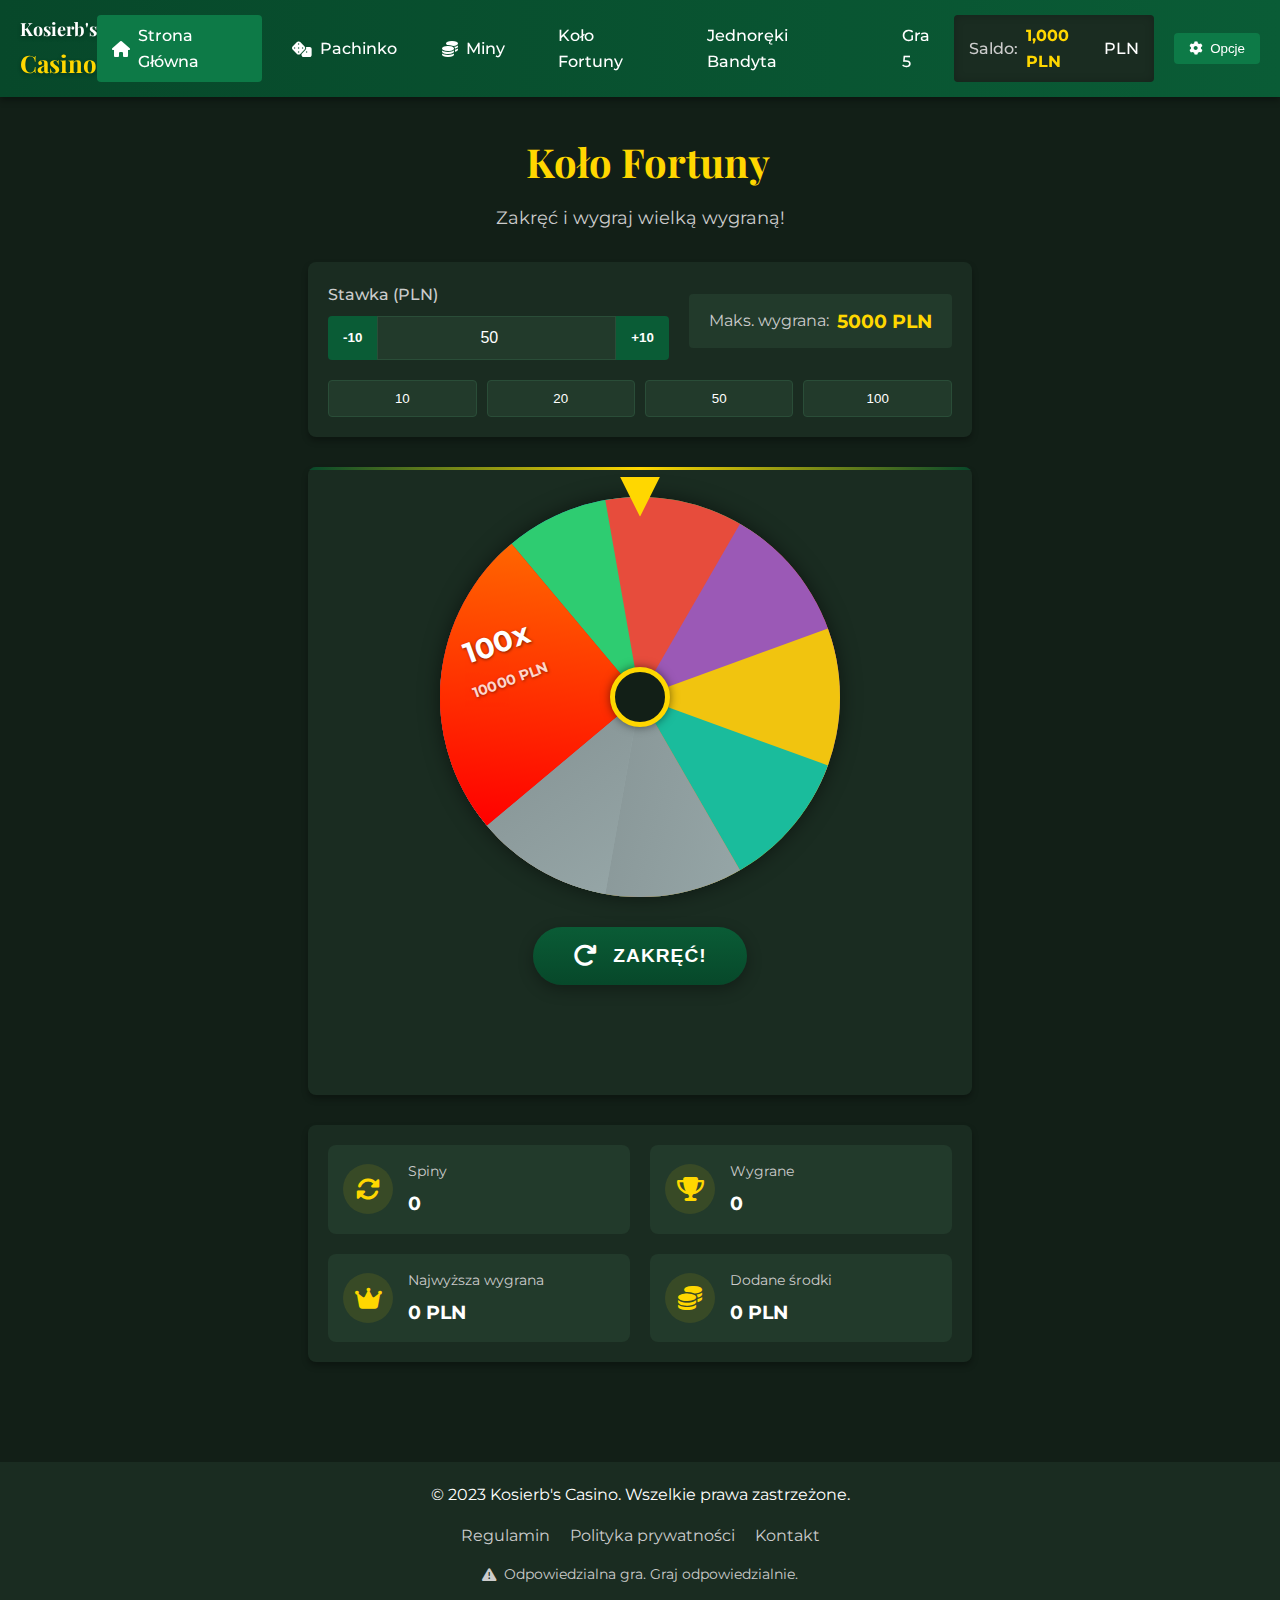
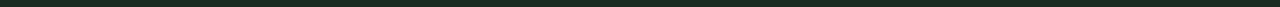
==== fortuna.html @ 498fc8ed "4.0 A | Alpha | Zmiany" ====
<!DOCTYPE html>
<html lang="pl">
<head>
  <meta charset="UTF-8" />
  <meta name="viewport" content="width=device-width, initial-scale=1.0" />
  <title>Kosierb's Casino - Koło Fortuny</title>
  <link rel="stylesheet" href="https://cdnjs.cloudflare.com/ajax/libs/font-awesome/6.4.0/css/all.min.css" />
  <link rel="preconnect" href="https://fonts.googleapis.com">
  <link rel="preconnect" href="https://fonts.gstatic.com" crossorigin>
  <link href="https://fonts.googleapis.com/css2?family=Montserrat:wght@400;500;600;700&family=Playfair+Display:wght@700&display=swap" rel="stylesheet">
  <link rel="stylesheet" href="style/fortuna.css" />
  <!-- DŹWIĘKI -->
  <audio id="spinSound" src="dzwieki/spin.mp3" preload="auto"></audio>
  <audio id="winSound" src="dzwieki/win.mp3" preload="auto"></audio>
  <audio id="jackpotSound" src="dzwieki/jackpot.mp3" preload="auto"></audio>
</head>
<body>
  <!-- Navbar -->
  <nav class="navbar">
    <div class="navbar-container">
      <div class="logo">
        <span>Kosierb's</span>
        <span>Casino</span>
      </div>
      
      <div class="nav-links">
        <a href="index.html" class="nav-link active"><i class="fas fa-home"></i> Strona Główna</a>
        <a href="pachinko.html" class="nav-link"><i class="fas fa-dice"></i> Pachinko</a>
        <a href="saper.html" class="nav-link"><i class="fas fa-coins"></i> Miny</a>
        <a href="fortuna.html" class="nav-link"><i class="fas fa-cards"></i> Koło Fortuny</a>
        <a href="slots.html" class="nav-link"><i class="fas fa-roulette"></i> Jednoręki Bandyta</a>
        <a href="game5.html" class="nav-link"><i class="fas fa-poker"></i> Gra 5</a>
      </div>
      
      <div class="nav-controls">
        <div class="balance">
          <span class="balance-label">Saldo:</span>
          <span class="balance-amount" id="balance">1,000.00</span>
          <span class="balance-currency">PLN</span>
        </div>
        
        <div class="dropdown">
          <button class="dropdown-btn"><i class="fas fa-cog"></i> Opcje</button>
          <div class="dropdown-content">
            <button id="soundButton" onclick="toggleSound()">
              <i class="fas fa-volume-up"></i> Dźwięk: WŁ
            </button>
            <button id="resetButton" onclick="resetGame()">
              <i class="fas fa-redo"></i> Reset
            </button>
            <button id="helpButton">
              <i class="fas fa-question-circle"></i> Pomoc
            </button>
          </div>
        </div>
      </div>
      
      <button class="mobile-menu-btn">
        <i class="fas fa-bars"></i>
      </button>
    </div>
  </nav>

  <div class="container">
    <header class="game-header">
      <h1><i class="fas fa-wheel"></i> Koło Fortuny</h1>
      <p class="game-subtitle">Zakręć i wygraj wielką wygraną!</p>
    </header>
    
    <div class="game-controls">
      <div class="bet-controls">
        <div class="bet-amount">
          <label for="betInput" class="control-label">Stawka (PLN)</label>
          <div class="input-group">
            <button class="bet-step" onclick="changeBet(-10)">-10</button>
            <input id="betInput" type="number" value="50" min="10" step="10" />
            <button class="bet-step" onclick="changeBet(10)">+10</button>
          </div>
        </div>
        
        <div class="multiplier-display">
          <span class="multiplier-label">Maks. wygrana:</span>
          <span class="multiplier-value" id="multiplierValue">2,000 PLN</span>
        </div>
      </div>
      
      <div class="quick-bets">
        <button class="quick-bet" onclick="setBet(10)">10</button>
        <button class="quick-bet" onclick="setBet(20)">20</button>
        <button class="quick-bet" onclick="setBet(50)">50</button>
        <button class="quick-bet" onclick="setBet(100)">100</button>
      </div>
    </div>

    <div class="game-area">
      <div class="wheel-container">
        <div class="wheel" id="wheel">
          <!-- Sekcje koła generowane przez JS -->
        </div>
        <div class="wheel-center"></div>
        <div class="wheel-pointer"></div>
      </div>
      
      <button id="spinButton" class="spin-btn">
        <span class="spin-icon"><i class="fas fa-redo"></i></span>
        <span class="spin-text">ZAKRĘĆ!</span>
      </button>
      
      <div class="result-container">
        <div class="result" id="result"></div>
        <div class="last-win" id="lastWin"></div>
      </div>
    </div>

    <div class="game-stats">
      <div class="stats-container">
        <div class="stat-item">
          <div class="stat-icon"><i class="fas fa-sync-alt"></i></div>
          <div class="stat-info">
            <div class="stat-label">Spiny</div>
            <div class="stat-value" id="totalSpins">0</div>
          </div>
        </div>
        
        <div class="stat-item">
          <div class="stat-icon"><i class="fas fa-trophy"></i></div>
          <div class="stat-info">
            <div class="stat-label">Wygrane</div>
            <div class="stat-value" id="totalWins">0</div>
          </div>
        </div>
        
        <div class="stat-item">
          <div class="stat-icon"><i class="fas fa-crown"></i></div>
          <div class="stat-info">
            <div class="stat-label">Najwyższa wygrana</div>
            <div class="stat-value" id="highestWin">0 PLN</div>
          </div>
        </div>
        
        <div class="stat-item">
          <div class="stat-icon"><i class="fas fa-coins"></i></div>
          <div class="stat-info">
            <div class="stat-label">Dodane środki</div>
            <div class="stat-value" id="totalAdded">0 PLN</div>
          </div>
        </div>
      </div>
    </div>
  </div>

  <footer class="game-footer">
    <div class="footer-content">
      <p>© 2023 Kosierb's Casino. Wszelkie prawa zastrzeżone.</p>
      <div class="footer-links">
        <a href="#">Regulamin</a>
        <a href="#">Polityka prywatności</a>
        <a href="#">Kontakt</a>
      </div>
    </div>
    <div class="responsible-gambling">
      <i class="fas fa-exclamation-triangle"></i>
      <span>Odpowiedzialna gra. Graj odpowiedzialnie.</span>
    </div>
  </footer>

  <script src="skrypty/fortuna.js"></script>
</body>
</html>
---- style/fortuna.css ----
/* ===== GLOBAL STYLES ===== */
:root {
    --primary-color: #0a5c36;
    --primary-dark: #07482a;
    --primary-light: #0d7a47;
    --accent-color: #ffd700;
    --text-color: #ffffff;
    --text-secondary: #cccccc;
    --background-dark: #121f17;
    --background-medium: #1a2c21;
    --background-light: #223a2b;
    --border-color: #2a4d38;
    --win-color: #4caf50;
    --lose-color: #f44336;
    --button-hover: #0d7a47;
    --button-active: #07482a;
    --shadow: 0 4px 6px rgba(0, 0, 0, 0.3);
    --transition: all 0.3s ease;
  }
  
  * {
    margin: 0;
    padding: 0;
    box-sizing: border-box;
  }
  
  body {
    font-family: 'Montserrat', sans-serif;
    background-color: var(--background-dark);
    color: var(--text-color);
    line-height: 1.6;
    overflow-x: hidden;
    min-height: 100vh;
    display: flex;
    flex-direction: column;
  }
  
  h1, h2, h3, h4 {
    font-family: 'Playfair Display', serif;
    font-weight: 700;
  }
  
  /* ===== NAVBAR ===== */
  .navbar {
    background: linear-gradient(to right, var(--primary-dark), var(--primary-color));
    box-shadow: var(--shadow);
    position: fixed;
    width: 100%;
    top: 0;
    z-index: 1000;
    padding: 0 20px;
  }
  
  .navbar-container {
    max-width: 1400px;
    margin: 0 auto;
    display: flex;
    justify-content: space-between;
    align-items: center;
    padding: 15px 0;
    position: relative;
  }
  
  .logo {
    display: flex;
    flex-direction: column;
    font-family: 'Playfair Display', serif;
    font-size: 24px;
    font-weight: 700;
    color: var(--accent-color);
    text-shadow: 0 2px 4px rgba(0, 0, 0, 0.3);
  }
  
  .logo span:first-child {
    font-size: 18px;
    color: var(--text-color);
  }
  
  .nav-links {
    display: flex;
    gap: 15px;
  }
  
  .nav-link {
    color: var(--text-color);
    text-decoration: none;
    padding: 8px 15px;
    border-radius: 4px;
    transition: var(--transition);
    font-weight: 500;
    display: flex;
    align-items: center;
    gap: 8px;
  }
  
  .nav-link:hover {
    background-color: rgba(255, 255, 255, 0.1);
  }
  
  .nav-link.active {
    background-color: var(--primary-light);
    color: white;
  }
  
  .nav-controls {
    display: flex;
    align-items: center;
    gap: 20px;
  }
  
  .balance {
    background-color: var(--background-medium);
    padding: 8px 15px;
    border-radius: 4px;
    display: flex;
    align-items: center;
    gap: 8px;
    font-weight: 500;
    box-shadow: inset 0 0 10px rgba(0, 0, 0, 0.2);
  }
  
  .balance-label {
    color: var(--text-secondary);
  }
  
  .balance-amount {
    color: var(--accent-color);
    font-weight: 700;
  }
  
  .dropdown {
    position: relative;
    display: inline-block;
  }
  
  .dropdown-btn {
    background-color: var(--primary-light);
    color: white;
    border: none;
    padding: 8px 15px;
    border-radius: 4px;
    cursor: pointer;
    display: flex;
    align-items: center;
    gap: 8px;
    font-weight: 500;
    transition: var(--transition);
  }
  
  .dropdown-btn:hover {
    background-color: var(--button-hover);
  }
  
  .dropdown-content {
    display: none;
    position: absolute;
    right: 0;
    background-color: var(--background-medium);
    min-width: 200px;
    box-shadow: 0 8px 16px rgba(0, 0, 0, 0.2);
    z-index: 1;
    border-radius: 4px;
    overflow: hidden;
  }
  
  .dropdown-content button {
    width: 100%;
    text-align: left;
    padding: 10px 15px;
    border: none;
    background: none;
    color: var(--text-color);
    cursor: pointer;
    display: flex;
    align-items: center;
    gap: 10px;
    transition: var(--transition);
  }
  
  .dropdown-content button:hover {
    background-color: var(--background-light);
  }
  
  .dropdown:hover .dropdown-content {
    display: block;
  }
  
  .mobile-menu-btn {
    display: none;
    background: none;
    border: none;
    color: white;
    font-size: 24px;
    cursor: pointer;
  }
  
  /* ===== MAIN CONTAINER ===== */
  .container {
    max-width: 1200px;
    margin: 100px auto 40px;
    padding: 30px;
    flex: 1;
  }
  
  .game-header {
    text-align: center;
    margin-bottom: 30px;
  }
  
  .game-header h1 {
    font-size: 2.5rem;
    color: var(--accent-color);
    margin-bottom: 10px;
    display: flex;
    align-items: center;
    justify-content: center;
    gap: 15px;
  }
  
  .game-subtitle {
    color: var(--text-secondary);
    font-size: 1.1rem;
  }
  
  /* ===== GAME CONTROLS ===== */
  .game-controls {
    background-color: var(--background-medium);
    border-radius: 8px;
    padding: 20px;
    margin-bottom: 30px;
    box-shadow: var(--shadow);
  }
  
  .bet-controls {
    display: flex;
    justify-content: space-between;
    align-items: center;
    margin-bottom: 20px;
    flex-wrap: wrap;
    gap: 20px;
  }
  
  .bet-amount {
    flex: 1;
    min-width: 250px;
  }
  
  .control-label {
    display: block;
    margin-bottom: 8px;
    color: var(--text-secondary);
    font-weight: 500;
  }
  
  .input-group {
    display: flex;
  }
  
  .input-group input {
    flex: 1;
    padding: 12px 15px;
    border: 1px solid var(--border-color);
    background-color: var(--background-light);
    color: var(--text-color);
    font-size: 16px;
    font-weight: 500;
    text-align: center;
    border-radius: 0;
  }
  
  .input-group input:focus {
    outline: none;
    border-color: var(--accent-color);
  }
  
  .bet-step {
    padding: 12px 15px;
    background-color: var(--primary-color);
    color: white;
    border: none;
    font-weight: 700;
    cursor: pointer;
    transition: var(--transition);
  }
  
  .bet-step:first-child {
    border-radius: 4px 0 0 4px;
  }
  
  .bet-step:last-child {
    border-radius: 0 4px 4px 0;
  }
  
  .bet-step:hover {
    background-color: var(--primary-light);
  }
  
  .multiplier-display {
    background-color: var(--background-light);
    padding: 12px 20px;
    border-radius: 4px;
    display: flex;
    align-items: center;
    gap: 8px;
    min-width: 150px;
    justify-content: center;
  }
  
  .multiplier-label {
    color: var(--text-secondary);
  }
  
  .multiplier-value {
    color: var(--accent-color);
    font-weight: 700;
    font-size: 1.2rem;
  }
  
  .quick-bets {
    display: flex;
    gap: 10px;
    flex-wrap: wrap;
  }
  
  .quick-bet {
    flex: 1;
    min-width: calc(25% - 10px);
    padding: 10px;
    background-color: var(--background-light);
    border: 1px solid var(--border-color);
    color: var(--text-color);
    border-radius: 4px;
    cursor: pointer;
    transition: var(--transition);
    font-weight: 500;
  }
  
  .quick-bet:hover {
    background-color: var(--primary-color);
    color: white;
  }
  
  /* ===== WHEEL GAME AREA ===== */
  .game-area {
    background-color: var(--background-medium);
    border-radius: 8px;
    padding: 30px;
    margin-bottom: 30px;
    box-shadow: var(--shadow);
    position: relative;
    overflow: hidden;
  }
  
  .game-area::before {
    content: '';
    position: absolute;
    top: 0;
    left: 0;
    right: 0;
    height: 3px;
    background: linear-gradient(to right, var(--primary-dark), var(--accent-color), var(--primary-dark));
  }
  
  .wheel-container {
    position: relative;
    width: 400px;
    height: 400px;
    margin: 0 auto 30px;
  }
  
  .wheel {
    width: 100%;
    height: 100%;
    border-radius: 50%;
    position: relative;
    overflow: hidden;
    transition: transform 4s cubic-bezier(0.17, 0.67, 0.12, 0.99);
    transform: rotate(0deg);
    box-shadow: 0 0 20px rgba(0, 0, 0, 0.5);
  }
  
  .wheel-section {
    position: absolute;
    width: 50%;
    height: 50%;
    transform-origin: bottom right;
    box-sizing: border-box;
    padding-left: 40px;
    padding-bottom: 40px;
    display: flex;
    align-items: center;
    justify-content: center;
  }
  
  .wheel-section-text {
    transform: rotate(var(--text-angle));
    text-align: center;
    font-weight: 700;
    text-shadow: 0 1px 3px rgba(0, 0, 0, 0.5);
    white-space: nowrap;
    width: 100%;
  }
  
  .multiplier {
    font-size: 1.5rem;
    font-weight: bold;
    margin-bottom: 5px;
  }
  
  .example-win {
    font-size: 0.9rem;
    opacity: 0.8;
  }
  
  .wheel-section.jackpot {
    background: linear-gradient(45deg, #ff0000, #ff6600);
  }
  
  .wheel-section.jackpot .multiplier {
    font-size: 1.8rem;
    color: #fff;
  }
  
  .wheel-section.lose {
    background: linear-gradient(45deg, #95a5a6, #7f8c8d);
  }
  
  .wheel-center {
    position: absolute;
    top: 50%;
    left: 50%;
    transform: translate(-50%, -50%);
    width: 60px;
    height: 60px;
    background-color: var(--background-dark);
    border-radius: 50%;
    border: 5px solid var(--accent-color);
    z-index: 2;
    box-shadow: 0 0 10px rgba(0, 0, 0, 0.5);
  }
  
  .wheel-pointer {
    position: absolute;
    top: -20px;
    left: 50%;
    transform: translateX(-50%);
    width: 40px;
    height: 40px;
    background-color: var(--accent-color);
    clip-path: polygon(50% 100%, 0 0, 100% 0);
    z-index: 3;
    box-shadow: 0 0 10px rgba(0, 0, 0, 0.5);
  }
  
  .spin-btn {
    display: block;
    margin: 0 auto;
    padding: 15px 40px;
    background: linear-gradient(to bottom, var(--primary-color), var(--primary-dark));
    color: white;
    border: none;
    border-radius: 50px;
    font-size: 1.2rem;
    font-weight: 700;
    cursor: pointer;
    transition: var(--transition);
    box-shadow: 0 5px 15px rgba(0, 0, 0, 0.3);
    text-transform: uppercase;
    letter-spacing: 1px;
    position: relative;
    overflow: hidden;
    display: flex;
    align-items: center;
    gap: 15px;
  }
  
  .spin-btn:hover {
    background: linear-gradient(to bottom, var(--primary-light), var(--primary-color));
    transform: translateY(-3px);
    box-shadow: 0 8px 20px rgba(0, 0, 0, 0.4);
  }
  
  .spin-btn:active {
    transform: translateY(1px);
  }
  
  .spin-btn:disabled {
    background: var(--background-light);
    color: var(--text-secondary);
    cursor: not-allowed;
    transform: none;
  }
  
  .spin-icon {
    font-size: 1.5rem;
  }
  
  .result-container {
    margin-top: 30px;
    text-align: center;
  }
  
  .result {
    font-size: 1.5rem;
    font-weight: 700;
    margin-bottom: 10px;
    min-height: 40px;
    padding: 10px;
    border-radius: 4px;
    transition: var(--transition);
  }
  
  .result.win {
    color: var(--win-color);
    text-shadow: 0 0 10px rgba(76, 175, 80, 0.5);
  }
  
  .result.lose {
    color: var(--lose-color);
  }
  
  .last-win {
    font-size: 1.1rem;
    color: var(--text-secondary);
  }
  
  /* ===== STATS ===== */
  .game-stats {
    background-color: var(--background-medium);
    border-radius: 8px;
    padding: 20px;
    margin-bottom: 30px;
    box-shadow: var(--shadow);
  }
  
  .stats-container {
    display: grid;
    grid-template-columns: repeat(auto-fit, minmax(200px, 1fr));
    gap: 20px;
  }
  
  .stat-item {
    background-color: var(--background-light);
    border-radius: 8px;
    padding: 15px;
    display: flex;
    align-items: center;
    gap: 15px;
  }
  
  .stat-icon {
    font-size: 1.5rem;
    color: var(--accent-color);
    width: 50px;
    height: 50px;
    background-color: rgba(255, 215, 0, 0.1);
    border-radius: 50%;
    display: flex;
    align-items: center;
    justify-content: center;
  }
  
  .stat-info {
    flex: 1;
  }
  
  .stat-label {
    color: var(--text-secondary);
    font-size: 0.9rem;
    margin-bottom: 5px;
  }
  
  .stat-value {
    font-size: 1.2rem;
    font-weight: 700;
  }
  
  /* ===== FOOTER ===== */
  .game-footer {
    background-color: var(--background-medium);
    padding: 20px;
    text-align: center;
    margin-top: auto;
  }
  
  .footer-content {
    max-width: 1200px;
    margin: 0 auto;
    display: flex;
    flex-direction: column;
    gap: 15px;
  }
  
  .footer-links {
    display: flex;
    justify-content: center;
    gap: 20px;
  }
  
  .footer-links a {
    color: var(--text-secondary);
    text-decoration: none;
    transition: var(--transition);
  }
  
  .footer-links a:hover {
    color: var(--accent-color);
  }
  
  .responsible-gambling {
    margin-top: 15px;
    color: var(--text-secondary);
    font-size: 0.9rem;
    display: flex;
    align-items: center;
    justify-content: center;
    gap: 8px;
  }
  
  /* ===== ANIMATIONS ===== */
  @keyframes winPulse {
    0% {
      box-shadow: 0 0 5px var(--accent-color), inset 0 0 10px rgba(255, 215, 0, 0.3);
      transform: scale(1);
    }
    100% {
      box-shadow: 0 0 20px var(--accent-color), inset 0 0 20px rgba(255, 215, 0, 0.5);
      transform: scale(1.05);
    }
  }
  
  /* ===== RESPONSIVE DESIGN ===== */
  @media (max-width: 1024px) {
    .container {
      padding: 20px;
      margin-top: 90px;
    }
    
    .wheel-container {
      width: 350px;
      height: 350px;
    }
    
    .wheel-section .multiplier {
      font-size: 1.3rem;
    }
    
    .wheel-section .example-win {
      font-size: 0.8rem;
    }
  }
  
  @media (max-width: 768px) {
    .nav-links {
      display: none;
      position: absolute;
      top: 100%;
      left: 0;
      right: 0;
      background-color: var(--primary-dark);
      flex-direction: column;
      padding: 15px 20px;
      box-shadow: 0 5px 10px rgba(0, 0, 0, 0.3);
    }
    
    .nav-links.active {
      display: flex;
    }
    
    .nav-link {
      padding: 12px 15px;
    }
    
    .mobile-menu-btn {
      display: block;
    }
    
    .stats-container {
      grid-template-columns: repeat(2, 1fr);
    }
    
    .game-header h1 {
      font-size: 2rem;
    }
  }
  
  @media (max-width: 576px) {
    .navbar-container {
      flex-wrap: wrap;
      gap: 15px;
      padding: 10px 0;
    }
    
    .logo {
      order: 1;
    }
    
    .mobile-menu-btn {
      order: 2;
      margin-left: auto;
    }
    
    .nav-controls {
      order: 3;
      width: 100%;
      justify-content: space-between;
    }
    
    .container {
      margin-top: 130px;
      padding: 15px;
    }
    
    .game-area {
      padding: 20px 15px;
    }
    
    .wheel-container {
      width: 280px;
      height: 280px;
    }
    
    .wheel-section .multiplier {
      font-size: 1.1rem;
    }
    
    .wheel-section .example-win {
      font-size: 0.7rem;
    }
    
    .spin-btn {
      padding: 12px 30px;
      font-size: 1rem;
    }
    
    .stats-container {
      grid-template-columns: 1fr;
    }
    
    .bet-controls {
      flex-direction: column;
    }
    
    .multiplier-display {
      width: 100%;
    }
    
    .quick-bet {
      min-width: calc(50% - 10px);
    }
  }
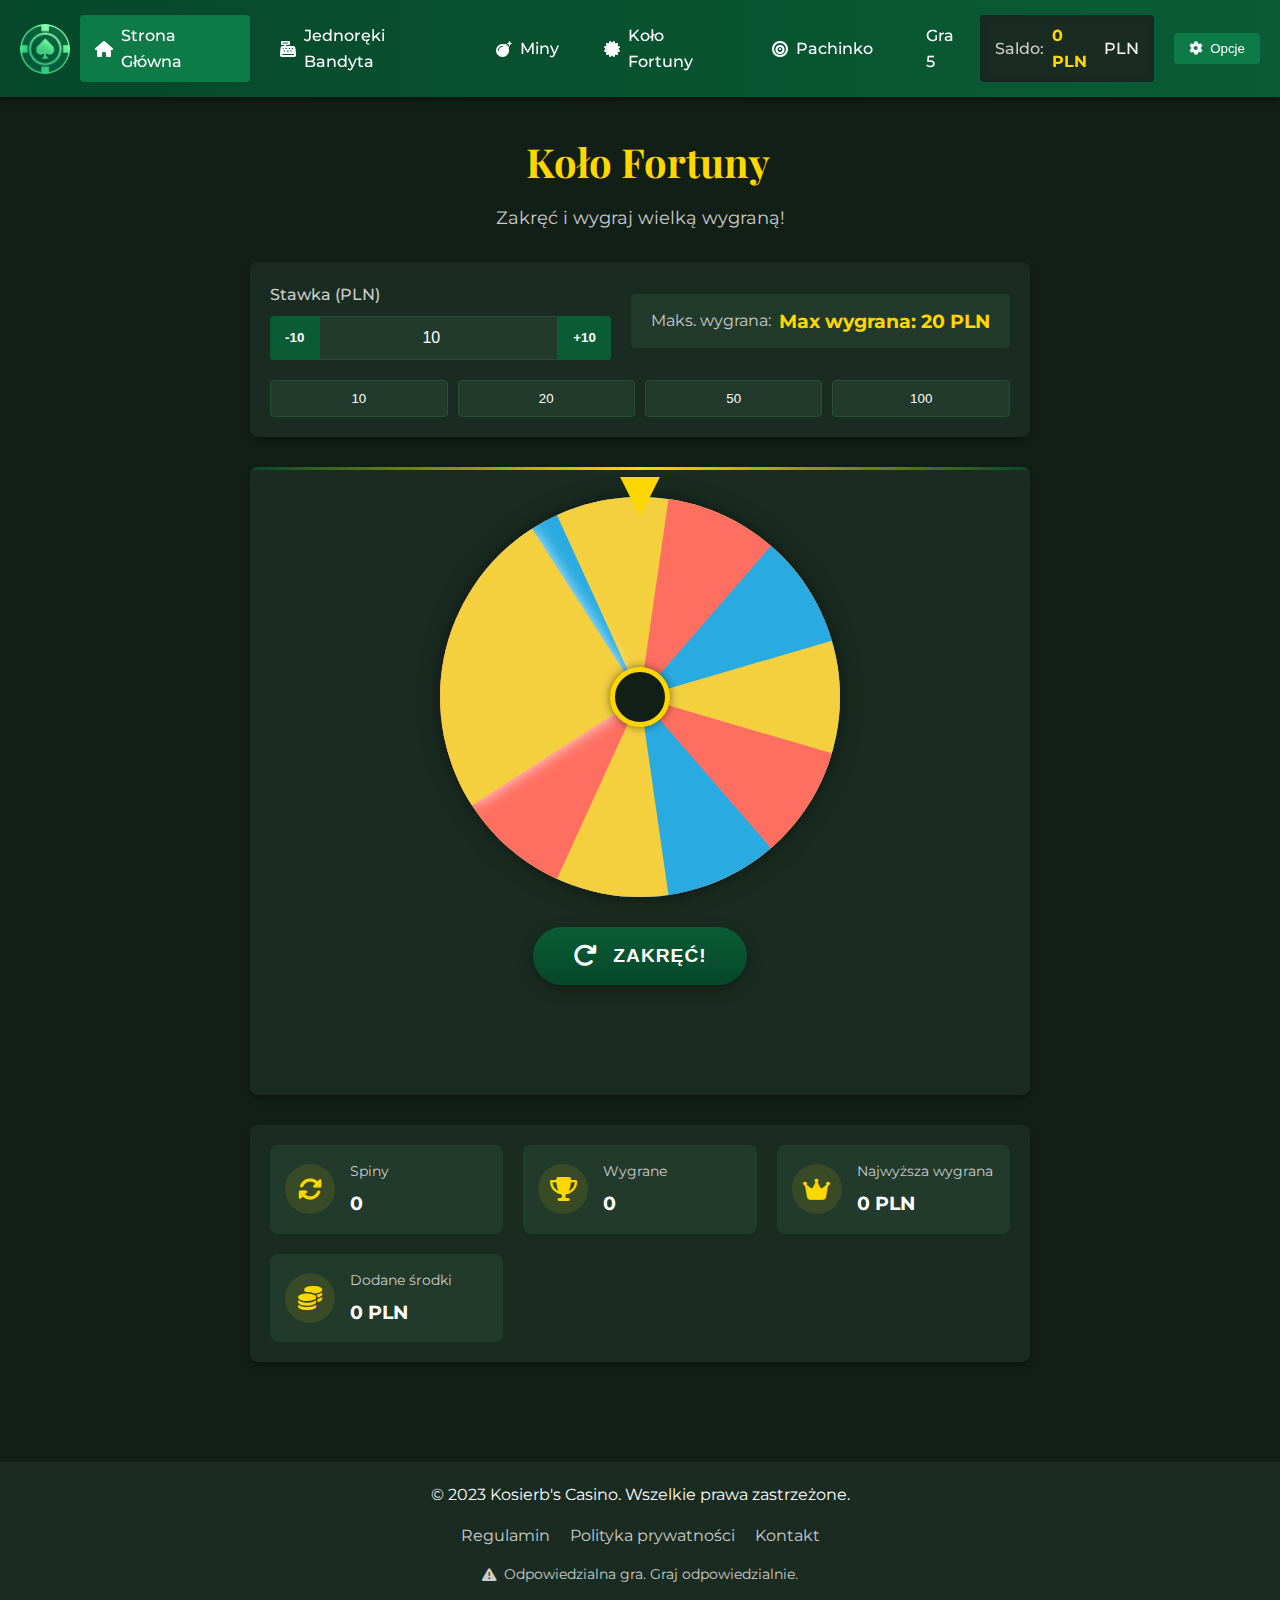
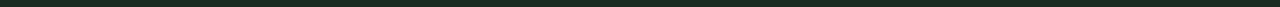
==== commit 1e76627c: "4.1 B | Beta | Zmiany" ====
--- a/fortuna.html
+++ b/fortuna.html
@@ -1,169 +1,165 @@
 <!DOCTYPE html>
 <html lang="pl">
 <head>
-  <meta charset="UTF-8" />
-  <meta name="viewport" content="width=device-width, initial-scale=1.0" />
-  <title>Kosierb's Casino - Koło Fortuny</title>
-  <link rel="stylesheet" href="https://cdnjs.cloudflare.com/ajax/libs/font-awesome/6.4.0/css/all.min.css" />
-  <link rel="preconnect" href="https://fonts.googleapis.com">
-  <link rel="preconnect" href="https://fonts.gstatic.com" crossorigin>
-  <link href="https://fonts.googleapis.com/css2?family=Montserrat:wght@400;500;600;700&family=Playfair+Display:wght@700&display=swap" rel="stylesheet">
-  <link rel="stylesheet" href="style/fortuna.css" />
-  <!-- DŹWIĘKI -->
-  <audio id="spinSound" src="dzwieki/spin.mp3" preload="auto"></audio>
-  <audio id="winSound" src="dzwieki/win.mp3" preload="auto"></audio>
-  <audio id="jackpotSound" src="dzwieki/jackpot.mp3" preload="auto"></audio>
+    <meta charset="UTF-8" />
+    <meta name="viewport" content="width=device-width, initial-scale=1.0" />
+    <title>Kosierb's Casino - Koło Fortuny</title>
+    <link rel="stylesheet" href="https://cdnjs.cloudflare.com/ajax/libs/font-awesome/6.4.0/css/all.min.css" />
+    <link rel="preconnect" href="https://fonts.googleapis.com">
+    <link rel="preconnect" href="https://fonts.gstatic.com" crossorigin>
+    <link href="https://fonts.googleapis.com/css2?family=Montserrat:wght@400;500;600;700&family=Playfair+Display:wght@700&display=swap" rel="stylesheet">
+    <link rel="stylesheet" href="style/fortuna.css" />
+    <audio id="spinSound" src="dzwieki/spin.mp3" preload="auto"></audio>
+    <audio id="winSound" src="dzwieki/win.mp3" preload="auto"></audio>
+    <audio id="jackpotSound" src="dzwieki/jackpot.mp3" preload="auto"></audio>
 </head>
 <body>
-  <!-- Navbar -->
-  <nav class="navbar">
-    <div class="navbar-container">
-      <div class="logo">
-        <span>Kosierb's</span>
-        <span>Casino</span>
-      </div>
-      
-      <div class="nav-links">
-        <a href="index.html" class="nav-link active"><i class="fas fa-home"></i> Strona Główna</a>
-        <a href="pachinko.html" class="nav-link"><i class="fas fa-dice"></i> Pachinko</a>
-        <a href="saper.html" class="nav-link"><i class="fas fa-coins"></i> Miny</a>
-        <a href="fortuna.html" class="nav-link"><i class="fas fa-cards"></i> Koło Fortuny</a>
-        <a href="slots.html" class="nav-link"><i class="fas fa-roulette"></i> Jednoręki Bandyta</a>
-        <a href="game5.html" class="nav-link"><i class="fas fa-poker"></i> Gra 5</a>
-      </div>
-      
-      <div class="nav-controls">
-        <div class="balance">
-          <span class="balance-label">Saldo:</span>
-          <span class="balance-amount" id="balance">1,000.00</span>
-          <span class="balance-currency">PLN</span>
+    <nav class="navbar">
+        <div class="navbar-container">
+            <div class="logo">
+                <img src="/obrazy/logo.png" alt="Kosierb's Casino Logo" class="logo-img" />
+            </div>
+
+            <div class="nav-links">
+                <a href="index.html" class="nav-link active"><i class="fas fa-home"></i> Strona Główna</a>
+                <a href="slots.html" class="nav-link"><i class="fa-solid fa-cash-register"></i> Jednoręki Bandyta</a>
+                <a href="saper.html" class="nav-link"><i class="fa-solid fa-bomb"></i> Miny</a>
+                <a href="fortuna.html" class="nav-link"><i class="fa-solid fa-certificate"></i> Koło Fortuny</a>
+                <a href="pachinko.html" class="nav-link"><i class="fa-solid fa-bullseye"></i> Pachinko</a>
+                <a href="game5.html" class="nav-link"><i class="fas fa-poker"></i> Gra 5</a>
+            </div>
+
+            <div class="nav-controls">
+                <div class="balance">
+                    <span class="balance-label">Saldo:</span>
+                    <span class="balance-amount" id="balance">1,000.00</span>
+                    <span class="balance-currency">PLN</span>
+                </div>
+
+                <div class="dropdown">
+                    <button class="dropdown-btn"><i class="fas fa-cog"></i> Opcje</button>
+                    <div class="dropdown-content">
+                        <button id="soundButton" onclick="toggleSound()">
+                            <i class="fas fa-volume-up"></i> Dźwięk: WŁ
+                        </button>
+                        <button id="resetButton" onclick="resetGame()">
+                            <i class="fas fa-redo"></i> Reset
+                        </button>
+                        <button id="helpModal">
+                            <i class="fas fa-question-circle"></i> Pomoc
+                        </button>
+                    </div>
+                </div>
+            </div>
+
+            <button class="mobile-menu-btn">
+                <i class="fas fa-bars"></i>
+            </button>
         </div>
-        
-        <div class="dropdown">
-          <button class="dropdown-btn"><i class="fas fa-cog"></i> Opcje</button>
-          <div class="dropdown-content">
-            <button id="soundButton" onclick="toggleSound()">
-              <i class="fas fa-volume-up"></i> Dźwięk: WŁ
+    </nav>
+
+    <div class="container">
+        <header class="game-header">
+            <h1><i class="fas fa-wheel"></i> Koło Fortuny</h1>
+            <p class="game-subtitle">Zakręć i wygraj wielką wygraną!</p>
+        </header>
+
+        <div class="game-controls">
+            <div class="bet-controls">
+                <div class="bet-amount">
+                    <label for="betInput" class="control-label">Stawka (PLN)</label>
+                    <div class="input-group">
+                        <button class="bet-step" onclick="changeBet(-10)">-10</button>
+                        <input id="betInput" type="number" value="50" min="10" step="10" />
+                        <button class="bet-step" onclick="changeBet(10)">+10</button>
+                    </div>
+                </div>
+
+                <div class="multiplier-display">
+                    <span class="multiplier-label">Maks. wygrana:</span>
+                    <span class="multiplier-value" id="multiplierValue">2,000 PLN</span>
+                </div>
+            </div>
+
+            <div class="quick-bets">
+                <button class="quick-bet" onclick="setBet(10)">10</button>
+                <button class="quick-bet" onclick="setBet(20)">20</button>
+                <button class="quick-bet" onclick="setBet(50)">50</button>
+                <button class="quick-bet" onclick="setBet(100)">100</button>
+            </div>
+        </div>
+
+        <div class="game-area">
+            <div class="wheel-container">
+                <div class="wheel" id="wheel">
+                    </div>
+                <div class="wheel-center"></div>
+                <div class="wheel-pointer"></div>
+            </div>
+
+            <button id="spinButton" class="spin-btn">
+                <span class="spin-icon"><i class="fas fa-redo"></i></span>
+                <span class="spin-text">ZAKRĘĆ!</span>
             </button>
-            <button id="resetButton" onclick="resetGame()">
-              <i class="fas fa-redo"></i> Reset
-            </button>
-            <button id="helpButton">
-              <i class="fas fa-question-circle"></i> Pomoc
-            </button>
-          </div>
+
+            <div class="result-container">
+                <div class="result" id="result"></div>
+                <div class="last-win" id="lastWin"></div>
+            </div>
         </div>
-      </div>
-      
-      <button class="mobile-menu-btn">
-        <i class="fas fa-bars"></i>
-      </button>
-    </div>
-  </nav>
 
-  <div class="container">
-    <header class="game-header">
-      <h1><i class="fas fa-wheel"></i> Koło Fortuny</h1>
-      <p class="game-subtitle">Zakręć i wygraj wielką wygraną!</p>
-    </header>
-    
-    <div class="game-controls">
-      <div class="bet-controls">
-        <div class="bet-amount">
-          <label for="betInput" class="control-label">Stawka (PLN)</label>
-          <div class="input-group">
-            <button class="bet-step" onclick="changeBet(-10)">-10</button>
-            <input id="betInput" type="number" value="50" min="10" step="10" />
-            <button class="bet-step" onclick="changeBet(10)">+10</button>
-          </div>
+        <div class="game-stats">
+            <div class="stats-container">
+                <div class="stat-item">
+                    <div class="stat-icon"><i class="fas fa-sync-alt"></i></div>
+                    <div class="stat-info">
+                        <div class="stat-label">Spiny</div>
+                        <div class="stat-value" id="totalSpins">0</div>
+                    </div>
+                </div>
+
+                <div class="stat-item">
+                    <div class="stat-icon"><i class="fas fa-trophy"></i></div>
+                    <div class="stat-info">
+                        <div class="stat-label">Wygrane</div>
+                        <div class="stat-value" id="totalWins">0</div>
+                    </div>
+                </div>
+
+                <div class="stat-item">
+                    <div class="stat-icon"><i class="fas fa-crown"></i></div>
+                    <div class="stat-info">
+                        <div class="stat-label">Najwyższa wygrana</div>
+                        <div class="stat-value" id="highestWin">0 PLN</div>
+                    </div>
+                </div>
+
+                <div class="stat-item">
+                    <div class="stat-icon"><i class="fas fa-coins"></i></div>
+                    <div class="stat-info">
+                        <div class="stat-label">Dodane środki</div>
+                        <div class="stat-value" id="totalAdded">0 PLN</div>
+                    </div>
+                </div>
+            </div>
         </div>
-        
-        <div class="multiplier-display">
-          <span class="multiplier-label">Maks. wygrana:</span>
-          <span class="multiplier-value" id="multiplierValue">2,000 PLN</span>
-        </div>
-      </div>
-      
-      <div class="quick-bets">
-        <button class="quick-bet" onclick="setBet(10)">10</button>
-        <button class="quick-bet" onclick="setBet(20)">20</button>
-        <button class="quick-bet" onclick="setBet(50)">50</button>
-        <button class="quick-bet" onclick="setBet(100)">100</button>
-      </div>
     </div>
 
-    <div class="game-area">
-      <div class="wheel-container">
-        <div class="wheel" id="wheel">
-          <!-- Sekcje koła generowane przez JS -->
+    <footer class="game-footer">
+        <div class="footer-content">
+            <p>© 2023 Kosierb's Casino. Wszelkie prawa zastrzeżone.</p>
+            <div class="footer-links">
+                <a href="#">Regulamin</a>
+                <a href="#">Polityka prywatności</a>
+                <a href="#">Kontakt</a>
+            </div>
         </div>
-        <div class="wheel-center"></div>
-        <div class="wheel-pointer"></div>
-      </div>
-      
-      <button id="spinButton" class="spin-btn">
-        <span class="spin-icon"><i class="fas fa-redo"></i></span>
-        <span class="spin-text">ZAKRĘĆ!</span>
-      </button>
-      
-      <div class="result-container">
-        <div class="result" id="result"></div>
-        <div class="last-win" id="lastWin"></div>
-      </div>
-    </div>
+        <div class="responsible-gambling">
+            <i class="fas fa-exclamation-triangle"></i>
+            <span>Odpowiedzialna gra. Graj odpowiedzialnie.</span>
+        </div>
+    </footer>
 
-    <div class="game-stats">
-      <div class="stats-container">
-        <div class="stat-item">
-          <div class="stat-icon"><i class="fas fa-sync-alt"></i></div>
-          <div class="stat-info">
-            <div class="stat-label">Spiny</div>
-            <div class="stat-value" id="totalSpins">0</div>
-          </div>
-        </div>
-        
-        <div class="stat-item">
-          <div class="stat-icon"><i class="fas fa-trophy"></i></div>
-          <div class="stat-info">
-            <div class="stat-label">Wygrane</div>
-            <div class="stat-value" id="totalWins">0</div>
-          </div>
-        </div>
-        
-        <div class="stat-item">
-          <div class="stat-icon"><i class="fas fa-crown"></i></div>
-          <div class="stat-info">
-            <div class="stat-label">Najwyższa wygrana</div>
-            <div class="stat-value" id="highestWin">0 PLN</div>
-          </div>
-        </div>
-        
-        <div class="stat-item">
-          <div class="stat-icon"><i class="fas fa-coins"></i></div>
-          <div class="stat-info">
-            <div class="stat-label">Dodane środki</div>
-            <div class="stat-value" id="totalAdded">0 PLN</div>
-          </div>
-        </div>
-      </div>
-    </div>
-  </div>
-
-  <footer class="game-footer">
-    <div class="footer-content">
-      <p>© 2023 Kosierb's Casino. Wszelkie prawa zastrzeżone.</p>
-      <div class="footer-links">
-        <a href="#">Regulamin</a>
-        <a href="#">Polityka prywatności</a>
-        <a href="#">Kontakt</a>
-      </div>
-    </div>
-    <div class="responsible-gambling">
-      <i class="fas fa-exclamation-triangle"></i>
-      <span>Odpowiedzialna gra. Graj odpowiedzialnie.</span>
-    </div>
-  </footer>
-
-  <script src="skrypty/fortuna.js"></script>
+    <script src="skrypty/fortuna.js"></script>
 </body>
 </html>--- a/style/fortuna.css
+++ b/style/fortuna.css
@@ -1,751 +1,726 @@
 /* ===== GLOBAL STYLES ===== */
 :root {
-    --primary-color: #0a5c36;
-    --primary-dark: #07482a;
-    --primary-light: #0d7a47;
-    --accent-color: #ffd700;
-    --text-color: #ffffff;
-    --text-secondary: #cccccc;
-    --background-dark: #121f17;
-    --background-medium: #1a2c21;
-    --background-light: #223a2b;
-    --border-color: #2a4d38;
-    --win-color: #4caf50;
-    --lose-color: #f44336;
-    --button-hover: #0d7a47;
-    --button-active: #07482a;
-    --shadow: 0 4px 6px rgba(0, 0, 0, 0.3);
-    --transition: all 0.3s ease;
-  }
-  
-  * {
-    margin: 0;
-    padding: 0;
-    box-sizing: border-box;
-  }
-  
-  body {
-    font-family: 'Montserrat', sans-serif;
-    background-color: var(--background-dark);
-    color: var(--text-color);
-    line-height: 1.6;
-    overflow-x: hidden;
-    min-height: 100vh;
-    display: flex;
-    flex-direction: column;
-  }
-  
-  h1, h2, h3, h4 {
-    font-family: 'Playfair Display', serif;
-    font-weight: 700;
-  }
-  
-  /* ===== NAVBAR ===== */
-  .navbar {
-    background: linear-gradient(to right, var(--primary-dark), var(--primary-color));
-    box-shadow: var(--shadow);
-    position: fixed;
-    width: 100%;
-    top: 0;
-    z-index: 1000;
-    padding: 0 20px;
-  }
-  
-  .navbar-container {
-    max-width: 1400px;
-    margin: 0 auto;
-    display: flex;
-    justify-content: space-between;
-    align-items: center;
-    padding: 15px 0;
-    position: relative;
-  }
-  
-  .logo {
-    display: flex;
-    flex-direction: column;
-    font-family: 'Playfair Display', serif;
-    font-size: 24px;
-    font-weight: 700;
-    color: var(--accent-color);
-    text-shadow: 0 2px 4px rgba(0, 0, 0, 0.3);
-  }
-  
-  .logo span:first-child {
-    font-size: 18px;
-    color: var(--text-color);
-  }
-  
+  --primary-color: #0a5c36;
+  --primary-dark: #07482a;
+  --primary-light: #0d7a47;
+  --accent-color: #ffd700;
+  --text-color: #ffffff;
+  --text-secondary: #cccccc;
+  --background-dark: #121f17;
+  --background-medium: #1a2c21;
+  --background-light: #223a2b;
+  --border-color: #2a4d38;
+  --win-color: #4caf50;
+  --lose-color: #f44336;
+  --button-hover: #0d7a47;
+  --button-active: #07482a;
+  --shadow: 0 4px 6px rgba(0, 0, 0, 0.3);
+  --transition: all 0.3s ease;
+}
+
+* {
+  margin: 0;
+  padding: 0;
+  box-sizing: border-box;
+}
+
+body {
+  font-family: 'Montserrat', sans-serif;
+  background-color: var(--background-dark);
+  color: var(--text-color);
+  line-height: 1.6;
+  overflow-x: hidden;
+  min-height: 100vh;
+  display: flex;
+  flex-direction: column;
+}
+
+h1, h2, h3, h4 {
+  font-family: 'Playfair Display', serif;
+  font-weight: 700;
+}
+
+/* ===== NAVBAR ===== */
+.navbar {
+  background: linear-gradient(to right, var(--primary-dark), var(--primary-color));
+  box-shadow: var(--shadow);
+  position: fixed;
+  width: 100%;
+  top: 0;
+  z-index: 1000;
+  padding: 0 20px;
+}
+
+.navbar-container {
+  max-width: 1400px;
+  margin: 0 auto;
+  display: flex;
+  justify-content: space-between;
+  align-items: center;
+  padding: 15px 0;
+  position: relative;
+}
+
+.logo {
+  display: flex;
+  flex-direction: column;
+  font-family: 'Playfair Display', serif;
+  font-size: 24px;
+  font-weight: 700;
+  color: var(--accent-color);
+  text-shadow: 0 2px 4px rgba(0, 0, 0, 0.3);
+}
+
+.logo span:first-child {
+  font-size: 18px;
+  color: var(--text-color);
+}
+
+.nav-links {
+  display: flex;
+  gap: 15px;
+}
+
+.nav-link {
+  color: var(--text-color);
+  text-decoration: none;
+  padding: 8px 15px;
+  border-radius: 4px;
+  transition: var(--transition);
+  font-weight: 500;
+  display: flex;
+  align-items: center;
+  gap: 8px;
+}
+
+.nav-link:hover {
+  background-color: rgba(255, 255, 255, 0.1);
+}
+
+.nav-link.active {
+  background-color: var(--primary-light);
+  color: white;
+}
+
+.nav-controls {
+  display: flex;
+  align-items: center;
+  gap: 20px;
+}
+
+.balance {
+  background-color: var(--background-medium);
+  padding: 8px 15px;
+  border-radius: 4px;
+  display: flex;
+  align-items: center;
+  gap: 8px;
+  font-weight: 500;
+  box-shadow: inset 0 0 10px rgba(0, 0, 0, 0.2);
+}
+
+.balance-label {
+  color: var(--text-secondary);
+}
+
+.balance-amount {
+  color: var(--accent-color);
+  font-weight: 700;
+}
+
+.dropdown {
+  position: relative;
+  display: inline-block;
+}
+
+.dropdown-btn {
+  background-color: var(--primary-light);
+  color: white;
+  border: none;
+  padding: 8px 15px;
+  border-radius: 4px;
+  cursor: pointer;
+  display: flex;
+  align-items: center;
+  gap: 8px;
+  font-weight: 500;
+  transition: var(--transition);
+}
+
+.dropdown-btn:hover {
+  background-color: var(--button-hover);
+}
+
+.dropdown-content {
+  display: none;
+  position: absolute;
+  right: 0;
+  background-color: var(--background-medium);
+  min-width: 200px;
+  box-shadow: 0 8px 16px rgba(0, 0, 0, 0.2);
+  z-index: 1;
+  border-radius: 4px;
+  overflow: hidden;
+}
+
+.dropdown-content button {
+  width: 100%;
+  text-align: left;
+  padding: 10px 15px;
+  border: none;
+  background: none;
+  color: var(--text-color);
+  cursor: pointer;
+  display: flex;
+  align-items: center;
+  gap: 10px;
+  transition: var(--transition);
+}
+
+.dropdown-content button:hover {
+  background-color: var(--background-light);
+}
+
+.dropdown:hover .dropdown-content {
+  display: block;
+}
+
+.mobile-menu-btn {
+  display: none;
+  background: none;
+  border: none;
+  color: white;
+  font-size: 24px;
+  cursor: pointer;
+}
+
+/* ===== MAIN CONTAINER ===== */
+.container {
+  max-width: 1200px;
+  margin: 100px auto 40px;
+  padding: 30px;
+  flex: 1;
+}
+
+.game-header {
+  text-align: center;
+  margin-bottom: 30px;
+}
+
+.game-header h1 {
+  font-size: 2.5rem;
+  color: var(--accent-color);
+  margin-bottom: 10px;
+  display: flex;
+  align-items: center;
+  justify-content: center;
+  gap: 15px;
+}
+
+.game-subtitle {
+  color: var(--text-secondary);
+  font-size: 1.1rem;
+}
+
+/* ===== GAME CONTROLS ===== */
+.game-controls {
+  background-color: var(--background-medium);
+  border-radius: 8px;
+  padding: 20px;
+  margin-bottom: 30px;
+  box-shadow: var(--shadow);
+}
+
+.bet-controls {
+  display: flex;
+  justify-content: space-between;
+  align-items: center;
+  margin-bottom: 20px;
+  flex-wrap: wrap;
+  gap: 20px;
+}
+
+.bet-amount {
+  flex: 1;
+  min-width: 250px;
+}
+
+.control-label {
+  display: block;
+  margin-bottom: 8px;
+  color: var(--text-secondary);
+  font-weight: 500;
+}
+
+.input-group {
+  display: flex;
+}
+
+.input-group input {
+  flex: 1;
+  padding: 12px 15px;
+  border: 1px solid var(--border-color);
+  background-color: var(--background-light);
+  color: var(--text-color);
+  font-size: 16px;
+  font-weight: 500;
+  text-align: center;
+  border-radius: 0;
+}
+
+.input-group input:focus {
+  outline: none;
+  border-color: var(--accent-color);
+}
+
+.bet-step {
+  padding: 12px 15px;
+  background-color: var(--primary-color);
+  color: white;
+  border: none;
+  font-weight: 700;
+  cursor: pointer;
+  transition: var(--transition);
+}
+
+.bet-step:first-child {
+  border-radius: 4px 0 0 4px;
+}
+
+.bet-step:last-child {
+  border-radius: 0 4px 4px 0;
+}
+
+.bet-step:hover {
+  background-color: var(--primary-light);
+}
+
+.multiplier-display {
+  background-color: var(--background-light);
+  padding: 12px 20px;
+  border-radius: 4px;
+  display: flex;
+  align-items: center;
+  gap: 8px;
+  min-width: 150px;
+  justify-content: center;
+}
+
+.multiplier-label {
+  color: var(--text-secondary);
+}
+
+.multiplier-value {
+  color: var(--accent-color);
+  font-weight: 700;
+  font-size: 1.2rem;
+}
+
+.quick-bets {
+  display: flex;
+  gap: 10px;
+  flex-wrap: wrap;
+}
+
+.quick-bet {
+  flex: 1;
+  min-width: calc(25% - 10px);
+  padding: 10px;
+  background-color: var(--background-light);
+  border: 1px solid var(--border-color);
+  color: var(--text-color);
+  border-radius: 4px;
+  cursor: pointer;
+  transition: var(--transition);
+  font-weight: 500;
+}
+
+.quick-bet:hover {
+  background-color: var(--primary-color);
+  color: white;
+}
+
+/* ===== WHEEL GAME AREA ===== */
+.game-area {
+  background-color: var(--background-medium);
+  border-radius: 8px;
+  padding: 30px;
+  margin-bottom: 30px;
+  box-shadow: var(--shadow);
+  position: relative;
+  overflow: hidden;
+}
+
+.game-area::before {
+  content: '';
+  position: absolute;
+  top: 0;
+  left: 0;
+  right: 0;
+  height: 3px;
+  background: linear-gradient(to right, var(--primary-dark), var(--accent-color), var(--primary-dark));
+}
+
+.wheel-container {
+  position: relative;
+  width: 400px;
+  height: 400px;
+  margin: 0 auto 30px;
+}
+
+.wheel {
+  width: 100%;
+  height: 100%;
+  border-radius: 50%;
+  position: relative;
+  overflow: hidden;
+  transition: transform 4s cubic-bezier(0.17, 0.67, 0.12, 0.99);
+  transform: rotate(0deg);
+  box-shadow: 0 0 20px rgba(0, 0, 0, 0.5);
+}
+
+.wheel-section {
+  position: absolute;
+  width: 50%;
+  height: 50%;
+  transform-origin: bottom right;
+  left: 0;
+  top: 0;
+  box-sizing: border-box;
+}
+.wheel-section.jackpot {
+  background: linear-gradient(45deg, #ff0000, #ff6600);
+}
+
+.wheel-section.lose {
+  background: linear-gradient(45deg, #95a5a6, #7f8c8d);
+}
+
+.wheel-center {
+  position: absolute;
+  top: 50%;
+  left: 50%;
+  transform: translate(-50%, -50%);
+  width: 60px;
+  height: 60px;
+  background-color: var(--background-dark);
+  border-radius: 50%;
+  border: 5px solid var(--accent-color);
+  z-index: 2;
+  box-shadow: 0 0 10px rgba(0, 0, 0, 0.5);
+}
+
+
+.wheel-pointer {
+  position: absolute;
+  top: -20px;
+  left: 50%;
+  transform: translateX(-50%);
+  width: 40px;
+  height: 40px;
+  background-color: var(--accent-color);
+  clip-path: polygon(50% 100%, 0 0, 100% 0);
+  z-index: 3;
+  box-shadow: 0 0 10px rgba(0, 0, 0, 0.5);
+}
+
+
+.spin-btn {
+  display: block;
+  margin: 0 auto;
+  padding: 15px 40px;
+  background: linear-gradient(to bottom, var(--primary-color), var(--primary-dark));
+  color: white;
+  border: none;
+  border-radius: 50px;
+  font-size: 1.2rem;
+  font-weight: 700;
+  cursor: pointer;
+  transition: var(--transition);
+  box-shadow: 0 5px 15px rgba(0, 0, 0, 0.3);
+  text-transform: uppercase;
+  letter-spacing: 1px;
+  position: relative;
+  overflow: hidden;
+  display: flex;
+  align-items: center;
+  gap: 15px;
+}
+
+.spin-btn:hover {
+  background: linear-gradient(to bottom, var(--primary-light), var(--primary-color));
+  transform: translateY(-3px);
+  box-shadow: 0 8px 20px rgba(0, 0, 0, 0.4);
+}
+
+.spin-btn:active {
+  transform: translateY(1px);
+}
+
+.spin-btn:disabled {
+  background: var(--background-light);
+  color: var(--text-secondary);
+  cursor: not-allowed;
+  transform: none;
+}
+
+.spin-icon {
+  font-size: 1.5rem;
+}
+
+.result-container {
+  margin-top: 30px;
+  text-align: center;
+}
+
+.result {
+  font-size: 1.5rem;
+  font-weight: 700;
+  margin-bottom: 10px;
+  min-height: 40px;
+  padding: 10px;
+  border-radius: 4px;
+  transition: var(--transition);
+}
+
+.result.win {
+  color: var(--win-color);
+  text-shadow: 0 0 10px rgba(76, 175, 80, 0.5);
+}
+
+.result.lose {
+  color: var(--lose-color);
+}
+
+.last-win {
+  font-size: 1.1rem;
+  color: var(--text-secondary);
+}
+
+/* ===== STATS ===== */
+.game-stats {
+  background-color: var(--background-medium);
+  border-radius: 8px;
+  padding: 20px;
+  margin-bottom: 30px;
+  box-shadow: var(--shadow);
+}
+
+.stats-container {
+  display: grid;
+  grid-template-columns: repeat(auto-fit, minmax(200px, 1fr));
+  gap: 20px;
+}
+
+.stat-item {
+  background-color: var(--background-light);
+  border-radius: 8px;
+  padding: 15px;
+  display: flex;
+  align-items: center;
+  gap: 15px;
+}
+
+.stat-icon {
+  font-size: 1.5rem;
+  color: var(--accent-color);
+  width: 50px;
+  height: 50px;
+  background-color: rgba(255, 215, 0, 0.1);
+  border-radius: 50%;
+  display: flex;
+  align-items: center;
+  justify-content: center;
+}
+
+.stat-info {
+  flex: 1;
+}
+
+.stat-label {
+  color: var(--text-secondary);
+  font-size: 0.9rem;
+  margin-bottom: 5px;
+}
+
+.stat-value {
+  font-size: 1.2rem;
+  font-weight: 700;
+}
+
+/* ===== FOOTER ===== */
+.game-footer {
+  background-color: var(--background-medium);
+  padding: 20px;
+  text-align: center;
+  margin-top: auto;
+}
+
+.footer-content {
+  max-width: 1200px;
+  margin: 0 auto;
+  display: flex;
+  flex-direction: column;
+  gap: 15px;
+}
+
+.footer-links {
+  display: flex;
+  justify-content: center;
+  gap: 20px;
+}
+
+.footer-links a {
+  color: var(--text-secondary);
+  text-decoration: none;
+  transition: var(--transition);
+}
+
+.footer-links a:hover {
+  color: var(--accent-color);
+}
+
+.responsible-gambling {
+  margin-top: 15px;
+  color: var(--text-secondary);
+  font-size: 0.9rem;
+  display: flex;
+  align-items: center;
+  justify-content: center;
+  gap: 8px;
+}
+
+/* ===== ANIMATIONS ===== */
+@keyframes winPulse {
+  0% {
+    box-shadow: 0 0 5px var(--accent-color), inset 0 0 10px rgba(255, 215, 0, 0.3);
+    transform: scale(1);
+  }
+  100% {
+    box-shadow: 0 0 20px var(--accent-color), inset 0 0 20px rgba(255, 215, 0, 0.5);
+    transform: scale(1.05);
+  }
+}
+
+/* ===== RESPONSIVE DESIGN ===== */
+@media (max-width: 1024px) {
+  .container {
+    padding: 20px;
+    margin-top: 90px;
+  }
+  
+  .wheel-container {
+    width: 350px;
+    height: 350px;
+  }
+}
+
+@media (max-width: 768px) {
   .nav-links {
-    display: flex;
-    gap: 15px;
-  }
-  
-  .nav-link {
-    color: var(--text-color);
-    text-decoration: none;
-    padding: 8px 15px;
-    border-radius: 4px;
-    transition: var(--transition);
-    font-weight: 500;
-    display: flex;
-    align-items: center;
-    gap: 8px;
-  }
-  
-  .nav-link:hover {
-    background-color: rgba(255, 255, 255, 0.1);
-  }
-  
-  .nav-link.active {
-    background-color: var(--primary-light);
-    color: white;
-  }
-  
-  .nav-controls {
-    display: flex;
-    align-items: center;
-    gap: 20px;
-  }
-  
-  .balance {
-    background-color: var(--background-medium);
-    padding: 8px 15px;
-    border-radius: 4px;
-    display: flex;
-    align-items: center;
-    gap: 8px;
-    font-weight: 500;
-    box-shadow: inset 0 0 10px rgba(0, 0, 0, 0.2);
-  }
-  
-  .balance-label {
-    color: var(--text-secondary);
-  }
-  
-  .balance-amount {
-    color: var(--accent-color);
-    font-weight: 700;
-  }
-  
-  .dropdown {
-    position: relative;
-    display: inline-block;
-  }
-  
-  .dropdown-btn {
-    background-color: var(--primary-light);
-    color: white;
-    border: none;
-    padding: 8px 15px;
-    border-radius: 4px;
-    cursor: pointer;
-    display: flex;
-    align-items: center;
-    gap: 8px;
-    font-weight: 500;
-    transition: var(--transition);
-  }
-  
-  .dropdown-btn:hover {
-    background-color: var(--button-hover);
-  }
-  
-  .dropdown-content {
     display: none;
     position: absolute;
-    right: 0;
-    background-color: var(--background-medium);
-    min-width: 200px;
-    box-shadow: 0 8px 16px rgba(0, 0, 0, 0.2);
-    z-index: 1;
-    border-radius: 4px;
-    overflow: hidden;
-  }
-  
-  .dropdown-content button {
-    width: 100%;
-    text-align: left;
-    padding: 10px 15px;
-    border: none;
-    background: none;
-    color: var(--text-color);
-    cursor: pointer;
-    display: flex;
-    align-items: center;
-    gap: 10px;
-    transition: var(--transition);
-  }
-  
-  .dropdown-content button:hover {
-    background-color: var(--background-light);
-  }
-  
-  .dropdown:hover .dropdown-content {
-    display: block;
-  }
-  
-  .mobile-menu-btn {
-    display: none;
-    background: none;
-    border: none;
-    color: white;
-    font-size: 24px;
-    cursor: pointer;
-  }
-  
-  /* ===== MAIN CONTAINER ===== */
-  .container {
-    max-width: 1200px;
-    margin: 100px auto 40px;
-    padding: 30px;
-    flex: 1;
-  }
-  
-  .game-header {
-    text-align: center;
-    margin-bottom: 30px;
-  }
-  
-  .game-header h1 {
-    font-size: 2.5rem;
-    color: var(--accent-color);
-    margin-bottom: 10px;
-    display: flex;
-    align-items: center;
-    justify-content: center;
-    gap: 15px;
-  }
-  
-  .game-subtitle {
-    color: var(--text-secondary);
-    font-size: 1.1rem;
-  }
-  
-  /* ===== GAME CONTROLS ===== */
-  .game-controls {
-    background-color: var(--background-medium);
-    border-radius: 8px;
-    padding: 20px;
-    margin-bottom: 30px;
-    box-shadow: var(--shadow);
-  }
-  
-  .bet-controls {
-    display: flex;
-    justify-content: space-between;
-    align-items: center;
-    margin-bottom: 20px;
-    flex-wrap: wrap;
-    gap: 20px;
-  }
-  
-  .bet-amount {
-    flex: 1;
-    min-width: 250px;
-  }
-  
-  .control-label {
-    display: block;
-    margin-bottom: 8px;
-    color: var(--text-secondary);
-    font-weight: 500;
-  }
-  
-  .input-group {
-    display: flex;
-  }
-  
-  .input-group input {
-    flex: 1;
-    padding: 12px 15px;
-    border: 1px solid var(--border-color);
-    background-color: var(--background-light);
-    color: var(--text-color);
-    font-size: 16px;
-    font-weight: 500;
-    text-align: center;
-    border-radius: 0;
-  }
-  
-  .input-group input:focus {
-    outline: none;
-    border-color: var(--accent-color);
-  }
-  
-  .bet-step {
-    padding: 12px 15px;
-    background-color: var(--primary-color);
-    color: white;
-    border: none;
-    font-weight: 700;
-    cursor: pointer;
-    transition: var(--transition);
-  }
-  
-  .bet-step:first-child {
-    border-radius: 4px 0 0 4px;
-  }
-  
-  .bet-step:last-child {
-    border-radius: 0 4px 4px 0;
-  }
-  
-  .bet-step:hover {
-    background-color: var(--primary-light);
-  }
-  
-  .multiplier-display {
-    background-color: var(--background-light);
-    padding: 12px 20px;
-    border-radius: 4px;
-    display: flex;
-    align-items: center;
-    gap: 8px;
-    min-width: 150px;
-    justify-content: center;
-  }
-  
-  .multiplier-label {
-    color: var(--text-secondary);
-  }
-  
-  .multiplier-value {
-    color: var(--accent-color);
-    font-weight: 700;
-    font-size: 1.2rem;
-  }
-  
-  .quick-bets {
-    display: flex;
-    gap: 10px;
-    flex-wrap: wrap;
-  }
-  
-  .quick-bet {
-    flex: 1;
-    min-width: calc(25% - 10px);
-    padding: 10px;
-    background-color: var(--background-light);
-    border: 1px solid var(--border-color);
-    color: var(--text-color);
-    border-radius: 4px;
-    cursor: pointer;
-    transition: var(--transition);
-    font-weight: 500;
-  }
-  
-  .quick-bet:hover {
-    background-color: var(--primary-color);
-    color: white;
-  }
-  
-  /* ===== WHEEL GAME AREA ===== */
-  .game-area {
-    background-color: var(--background-medium);
-    border-radius: 8px;
-    padding: 30px;
-    margin-bottom: 30px;
-    box-shadow: var(--shadow);
-    position: relative;
-    overflow: hidden;
-  }
-  
-  .game-area::before {
-    content: '';
-    position: absolute;
-    top: 0;
+    top: 100%;
     left: 0;
     right: 0;
-    height: 3px;
-    background: linear-gradient(to right, var(--primary-dark), var(--accent-color), var(--primary-dark));
+    background-color: var(--primary-dark);
+    flex-direction: column;
+    padding: 15px 20px;
+    box-shadow: 0 5px 10px rgba(0, 0, 0, 0.3);
+  }
+  
+  .nav-links.active {
+    display: flex;
+  }
+  
+  .nav-link {
+    padding: 12px 15px;
+  }
+  
+  .mobile-menu-btn {
+    display: block;
+  }
+  
+  .stats-container {
+    grid-template-columns: repeat(2, 1fr);
+  }
+  
+  .game-header h1 {
+    font-size: 2rem;
+  }
+}
+
+@media (max-width: 576px) {
+  .navbar-container {
+    flex-wrap: wrap;
+    gap: 15px;
+    padding: 10px 0;
+  }
+  
+  .logo {
+    order: 1;
+  }
+  
+  .mobile-menu-btn {
+    order: 2;
+    margin-left: auto;
+  }
+  
+  .nav-controls {
+    order: 3;
+    width: 100%;
+    justify-content: space-between;
+  }
+  
+  .container {
+    margin-top: 130px;
+    padding: 15px;
+  }
+  
+  .game-area {
+    padding: 20px 15px;
   }
   
   .wheel-container {
-    position: relative;
-    width: 400px;
-    height: 400px;
-    margin: 0 auto 30px;
-  }
-  
-  .wheel {
+    width: 280px;
+    height: 280px;
+  }
+  
+  .spin-btn {
+    padding: 12px 30px;
+    font-size: 1rem;
+  }
+  
+  .stats-container {
+    grid-template-columns: 1fr;
+  }
+  
+  .bet-controls {
+    flex-direction: column;
+  }
+  
+  .multiplier-display {
     width: 100%;
-    height: 100%;
-    border-radius: 50%;
-    position: relative;
-    overflow: hidden;
-    transition: transform 4s cubic-bezier(0.17, 0.67, 0.12, 0.99);
-    transform: rotate(0deg);
-    box-shadow: 0 0 20px rgba(0, 0, 0, 0.5);
-  }
-  
-  .wheel-section {
-    position: absolute;
-    width: 50%;
-    height: 50%;
-    transform-origin: bottom right;
-    box-sizing: border-box;
-    padding-left: 40px;
-    padding-bottom: 40px;
-    display: flex;
-    align-items: center;
-    justify-content: center;
-  }
-  
-  .wheel-section-text {
-    transform: rotate(var(--text-angle));
-    text-align: center;
-    font-weight: 700;
-    text-shadow: 0 1px 3px rgba(0, 0, 0, 0.5);
-    white-space: nowrap;
-    width: 100%;
-  }
-  
-  .multiplier {
-    font-size: 1.5rem;
-    font-weight: bold;
-    margin-bottom: 5px;
-  }
-  
-  .example-win {
-    font-size: 0.9rem;
-    opacity: 0.8;
-  }
-  
-  .wheel-section.jackpot {
-    background: linear-gradient(45deg, #ff0000, #ff6600);
-  }
-  
-  .wheel-section.jackpot .multiplier {
-    font-size: 1.8rem;
-    color: #fff;
-  }
-  
-  .wheel-section.lose {
-    background: linear-gradient(45deg, #95a5a6, #7f8c8d);
-  }
-  
-  .wheel-center {
-    position: absolute;
-    top: 50%;
-    left: 50%;
-    transform: translate(-50%, -50%);
-    width: 60px;
-    height: 60px;
-    background-color: var(--background-dark);
-    border-radius: 50%;
-    border: 5px solid var(--accent-color);
-    z-index: 2;
-    box-shadow: 0 0 10px rgba(0, 0, 0, 0.5);
-  }
-  
-  .wheel-pointer {
-    position: absolute;
-    top: -20px;
-    left: 50%;
-    transform: translateX(-50%);
-    width: 40px;
-    height: 40px;
-    background-color: var(--accent-color);
-    clip-path: polygon(50% 100%, 0 0, 100% 0);
-    z-index: 3;
-    box-shadow: 0 0 10px rgba(0, 0, 0, 0.5);
-  }
-  
-  .spin-btn {
-    display: block;
-    margin: 0 auto;
-    padding: 15px 40px;
-    background: linear-gradient(to bottom, var(--primary-color), var(--primary-dark));
-    color: white;
-    border: none;
-    border-radius: 50px;
-    font-size: 1.2rem;
-    font-weight: 700;
-    cursor: pointer;
-    transition: var(--transition);
-    box-shadow: 0 5px 15px rgba(0, 0, 0, 0.3);
-    text-transform: uppercase;
-    letter-spacing: 1px;
-    position: relative;
-    overflow: hidden;
-    display: flex;
-    align-items: center;
-    gap: 15px;
-  }
-  
-  .spin-btn:hover {
-    background: linear-gradient(to bottom, var(--primary-light), var(--primary-color));
-    transform: translateY(-3px);
-    box-shadow: 0 8px 20px rgba(0, 0, 0, 0.4);
-  }
-  
-  .spin-btn:active {
-    transform: translateY(1px);
-  }
-  
-  .spin-btn:disabled {
-    background: var(--background-light);
-    color: var(--text-secondary);
-    cursor: not-allowed;
-    transform: none;
-  }
-  
-  .spin-icon {
-    font-size: 1.5rem;
-  }
-  
-  .result-container {
-    margin-top: 30px;
-    text-align: center;
-  }
-  
-  .result {
-    font-size: 1.5rem;
-    font-weight: 700;
-    margin-bottom: 10px;
-    min-height: 40px;
-    padding: 10px;
-    border-radius: 4px;
-    transition: var(--transition);
-  }
-  
-  .result.win {
-    color: var(--win-color);
-    text-shadow: 0 0 10px rgba(76, 175, 80, 0.5);
-  }
-  
-  .result.lose {
-    color: var(--lose-color);
-  }
-  
-  .last-win {
-    font-size: 1.1rem;
-    color: var(--text-secondary);
-  }
-  
-  /* ===== STATS ===== */
-  .game-stats {
-    background-color: var(--background-medium);
-    border-radius: 8px;
-    padding: 20px;
-    margin-bottom: 30px;
-    box-shadow: var(--shadow);
-  }
-  
-  .stats-container {
-    display: grid;
-    grid-template-columns: repeat(auto-fit, minmax(200px, 1fr));
-    gap: 20px;
-  }
-  
-  .stat-item {
-    background-color: var(--background-light);
-    border-radius: 8px;
-    padding: 15px;
-    display: flex;
-    align-items: center;
-    gap: 15px;
-  }
-  
-  .stat-icon {
-    font-size: 1.5rem;
-    color: var(--accent-color);
-    width: 50px;
-    height: 50px;
-    background-color: rgba(255, 215, 0, 0.1);
-    border-radius: 50%;
-    display: flex;
-    align-items: center;
-    justify-content: center;
-  }
-  
-  .stat-info {
-    flex: 1;
-  }
-  
-  .stat-label {
-    color: var(--text-secondary);
-    font-size: 0.9rem;
-    margin-bottom: 5px;
-  }
-  
-  .stat-value {
-    font-size: 1.2rem;
-    font-weight: 700;
-  }
-  
-  /* ===== FOOTER ===== */
-  .game-footer {
-    background-color: var(--background-medium);
-    padding: 20px;
-    text-align: center;
-    margin-top: auto;
-  }
-  
-  .footer-content {
-    max-width: 1200px;
-    margin: 0 auto;
-    display: flex;
-    flex-direction: column;
-    gap: 15px;
-  }
-  
-  .footer-links {
-    display: flex;
-    justify-content: center;
-    gap: 20px;
-  }
-  
-  .footer-links a {
-    color: var(--text-secondary);
-    text-decoration: none;
-    transition: var(--transition);
-  }
-  
-  .footer-links a:hover {
-    color: var(--accent-color);
-  }
-  
-  .responsible-gambling {
-    margin-top: 15px;
-    color: var(--text-secondary);
-    font-size: 0.9rem;
-    display: flex;
-    align-items: center;
-    justify-content: center;
-    gap: 8px;
-  }
-  
-  /* ===== ANIMATIONS ===== */
-  @keyframes winPulse {
-    0% {
-      box-shadow: 0 0 5px var(--accent-color), inset 0 0 10px rgba(255, 215, 0, 0.3);
-      transform: scale(1);
-    }
-    100% {
-      box-shadow: 0 0 20px var(--accent-color), inset 0 0 20px rgba(255, 215, 0, 0.5);
-      transform: scale(1.05);
-    }
-  }
-  
-  /* ===== RESPONSIVE DESIGN ===== */
-  @media (max-width: 1024px) {
-    .container {
-      padding: 20px;
-      margin-top: 90px;
-    }
-    
-    .wheel-container {
-      width: 350px;
-      height: 350px;
-    }
-    
-    .wheel-section .multiplier {
-      font-size: 1.3rem;
-    }
-    
-    .wheel-section .example-win {
-      font-size: 0.8rem;
-    }
-  }
-  
-  @media (max-width: 768px) {
-    .nav-links {
-      display: none;
-      position: absolute;
-      top: 100%;
-      left: 0;
-      right: 0;
-      background-color: var(--primary-dark);
-      flex-direction: column;
-      padding: 15px 20px;
-      box-shadow: 0 5px 10px rgba(0, 0, 0, 0.3);
-    }
-    
-    .nav-links.active {
-      display: flex;
-    }
-    
-    .nav-link {
-      padding: 12px 15px;
-    }
-    
-    .mobile-menu-btn {
-      display: block;
-    }
-    
-    .stats-container {
-      grid-template-columns: repeat(2, 1fr);
-    }
-    
-    .game-header h1 {
-      font-size: 2rem;
-    }
-  }
-  
-  @media (max-width: 576px) {
-    .navbar-container {
-      flex-wrap: wrap;
-      gap: 15px;
-      padding: 10px 0;
-    }
-    
-    .logo {
-      order: 1;
-    }
-    
-    .mobile-menu-btn {
-      order: 2;
-      margin-left: auto;
-    }
-    
-    .nav-controls {
-      order: 3;
-      width: 100%;
-      justify-content: space-between;
-    }
-    
-    .container {
-      margin-top: 130px;
-      padding: 15px;
-    }
-    
-    .game-area {
-      padding: 20px 15px;
-    }
-    
-    .wheel-container {
-      width: 280px;
-      height: 280px;
-    }
-    
-    .wheel-section .multiplier {
-      font-size: 1.1rem;
-    }
-    
-    .wheel-section .example-win {
-      font-size: 0.7rem;
-    }
-    
-    .spin-btn {
-      padding: 12px 30px;
-      font-size: 1rem;
-    }
-    
-    .stats-container {
-      grid-template-columns: 1fr;
-    }
-    
-    .bet-controls {
-      flex-direction: column;
-    }
-    
-    .multiplier-display {
-      width: 100%;
-    }
-    
-    .quick-bet {
-      min-width: calc(50% - 10px);
-    }
-  }+  }
+  
+  .quick-bet {
+    min-width: calc(50% - 10px);
+  }
+}
+.logo-img{
+  width: 50px;
+  height: 50px;
+  border-radius: 50%;
+  margin-right: 10px;
+}
+.wheel-section.last-section {
+  z-index: 7;
+  animation: pulse 2s infinite;
+  border: 2px solid white;
+  box-shadow: 0 0 15px rgba(255, 255, 255, 0.8);
+}
+
+@keyframes pulse {
+  0% { opacity: 0.8; }
+  50% { opacity: 1; }
+  100% { opacity: 0.8; }
+}